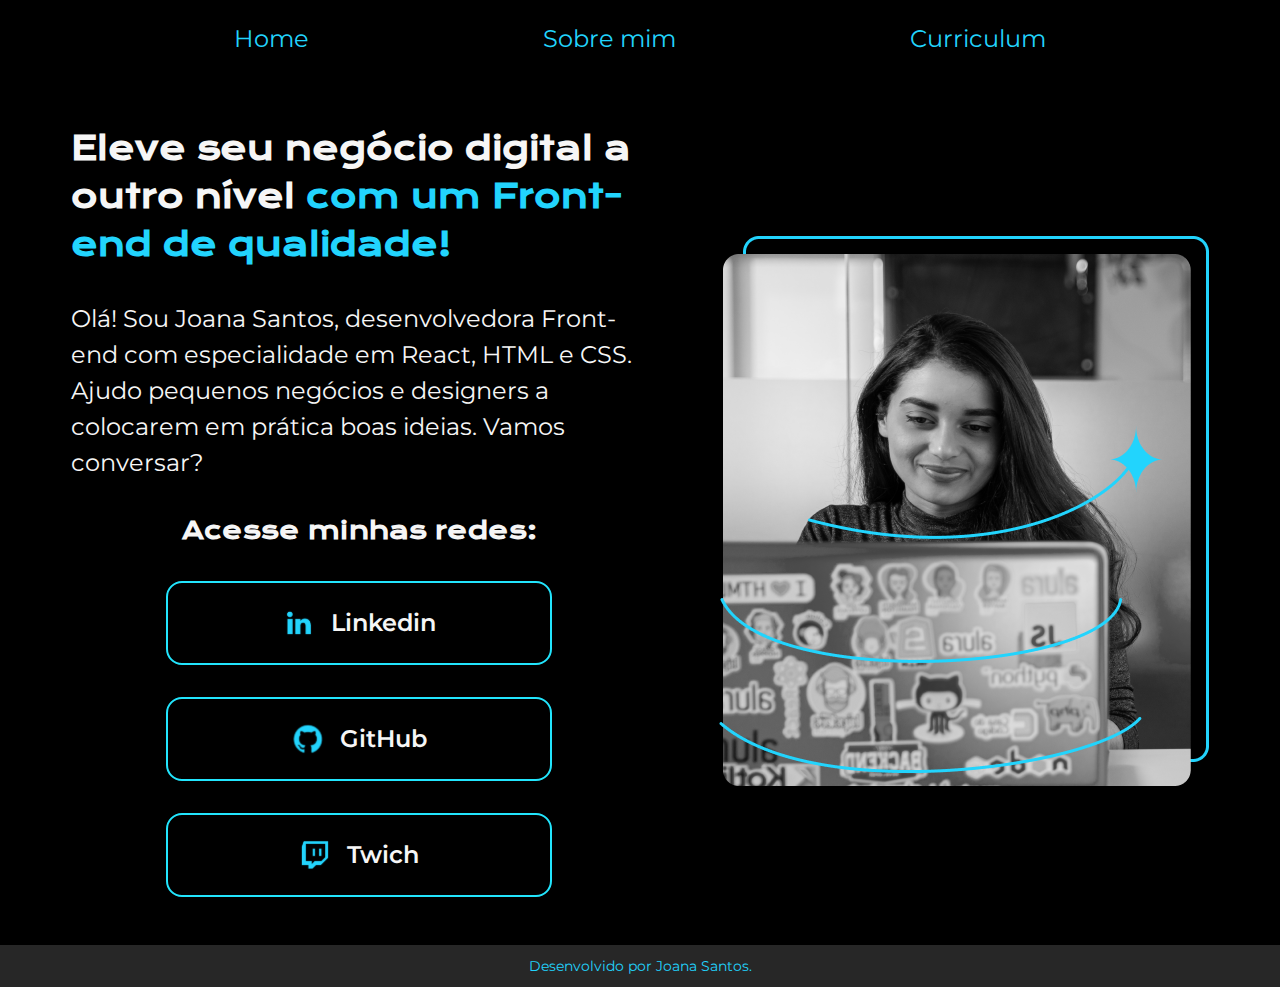
==== index.html @ 9cb21171 "CORREÇÃO DE LINKS CSS E IMAGENS" ====
<!DOCTYPE html>
<html lang="pt-BR">

<head>
  <meta charset="UTF-8">
  <meta http-equiv="X-UA-Compatible" content="ie=edge">
  <meta name="viewport" content="width=device-width, initial-scale=1.0">
  <link rel="stylesheet" href="styles/style.css">
  <title>HTML & CSS</title>
</head>

<body>
  <header>
    <nav>
      <a class="menu" href="/">Home</a>
      <a class="menu" href="/about.html">Sobre mim</a>
      <a class="menu" href="/curriculum.html">Curriculum</a>
    </nav>
  </header>
  <main>
    <section class="description">
      <h1>Eleve seu negócio digital a outro nível <span class="color-emphasis">com um Front-end de qualidade!</span>
      </h1>
      <p>Olá! Sou Joana Santos, desenvolvedora Front-end com especialidade em React, HTML e CSS. Ajudo pequenos negócios
        e designers a colocarem em prática boas ideias. Vamos conversar?</p>
      <div class="links-redes">
        <h2>Acesse minhas redes:</h2>
        <a class="button-icon" href="#"><img class="btn-icon" src="/img/Logo linkedin.svg" alt="Logo do Linkedin"> Linkedin</a>
        <a class="button-icon" href="#"><img class="btn-icon" src="/img/Logo Github.svg" alt="Logo do GitHub"> GitHub</a>
        <a class="button-icon" href="#"><img class="btn-icon" src="/img/Logo Twitch.svg" alt="Logo do Twich"> Twich</a>
      </div>
    </section>
    <img class="photo" src="img/JoanaSantosProgramando.png" alt="Joana Santos programando">
  </main>
  <footer><p>Desenvolvido por Joana Santos.</p></footer>
</body>

</html>
---- styles/style.css ----
@import url('https://fonts.googleapis.com/css2?family=Krona+One&family=Montserrat:wght@400;600&display=swap');

:root {
  --background-color: #000000;
  --color: #f6f6f6;
  --color-emphasis: #22d4fd;
  --color-button: #000000;
  --color-button-hover: #272727;
  --border-button: 2px solid #22e5fd;
  /*
   --background-color: #f6f6f6;
  --color: #000000;
  --color-emphasis: #272727;
  --color-button: #f6f6f6;
  --color-button-hover: #e0e0e0;
  --border-button: 2px solid #272727;
  */
  /*
  --background-color: #331D2C;
  --color: #EFE1D1;
  --color-emphasis: #A78295;
  --color-button: #331D2C;
  --color-button-hover: #272727;
  --border-button: 2px solid #A78295;
*/
  --font-family-title: Krona One;
  --font-family-paragraph: Montserrat;
  --font-size-title: 2rem;
  --font-size-paragraph: 1.5rem;
  --line-height-title: 3rem;
  --line-height-paragraph: 2.25rem;

}

* {
  margin: 0;
  padding: 0;
  box-sizing: border-box;
  text-decoration: none;
}

body {
  display: flex;
  flex-direction: column;
  gap: 3rem;
  background-color: var(--background-color);
  color: var(--color);
  height: 100vh;
}

nav {
  max-width: 100%;
  display: flex;
  justify-content: space-evenly;
}

.menu {
  padding: var(--font-size-paragraph) 0;
  font-family: var(--font-family-paragraph);
  font-size: var(--font-size-paragraph);
  color: var(--color-emphasis);
}

main {
  /*margin: 0 5%;*/
  display: flex;
  flex-wrap: wrap;
  align-items: center;
  justify-content: space-evenly;
  /* gap: 6%; */
}

.color-emphasis {
  color: var(--color-emphasis);
}

.description {
  display: flex;
  flex-direction: column;
  width: 45%;
  gap: 2rem;
}

h1 {
  font-family: var(--font-family-title);
  font-size: var(--font-size-title);
  line-height: var(--line-height-title);
  /* 155.556% */
}

p,
li {
  font-size: var(--font-size-paragraph);
  font-family: var(--font-family-paragraph);
  line-height: var(--line-height-paragraph);
}

.links-redes {
  display: flex;
  flex-direction: column;
  align-items: center;
  gap: 32px;
}

.photo {
  width: 45%;
  min-width: 250px;
  max-width: 490px;
}

h2 {
  font-family: var(--font-family-title);
  font-size: var(--font-size-paragraph);
  line-height: var(--line-height-paragraph);
}

.button-icon {
  display: flex;
  align-items: center;
  justify-content: center;
  gap: 16px;
  font-family: var(--font-family-paragraph);
  font-size: var(--font-size-paragraph);
  color: var(--color);
  font-weight: 600;
  text-align: center;
  line-height: 80px;
  border: var(--border-button);
  border-radius: 16px;
  width: 67%;
  background-color: var(--color-button);
}

.button-icon:hover {
  background-color: var(--color-button-hover);
}

.btn-icon {
  width: 32px;
  height: 32px;
}

footer p {
  /* position: absolute;
  top: 100vh;
  margin-top: -42px;*/
  width: 100%;
  /* line-height: 4vh; */
  text-align: center;
  background-color: var(--color-button-hover);
  color: var(--color-emphasis);
  font-size: 14px;
  line-height: 14px;
  padding: 14px 0;
}


.link-certificate {
  text-decoration: none;
  color: var(--color-emphasis);
}

@media (max-width: 1200px) {
  /* main{
    flex-direction: column-reverse;
    gap: 80px;
  } */

  .description,
  .photo {
    width: 70%;
    max-width: 300px;
  }

  .description {
    width: 80%;
    max-width: 500px;
  }

  h1 {
    font-size: var(--font-size-paragraph);
    line-height: var(--line-height-paragraph);
  }

  @media (max-width: 900px) {
    main {
      flex-direction: column-reverse;
      gap: 80px;
    }
  }
}
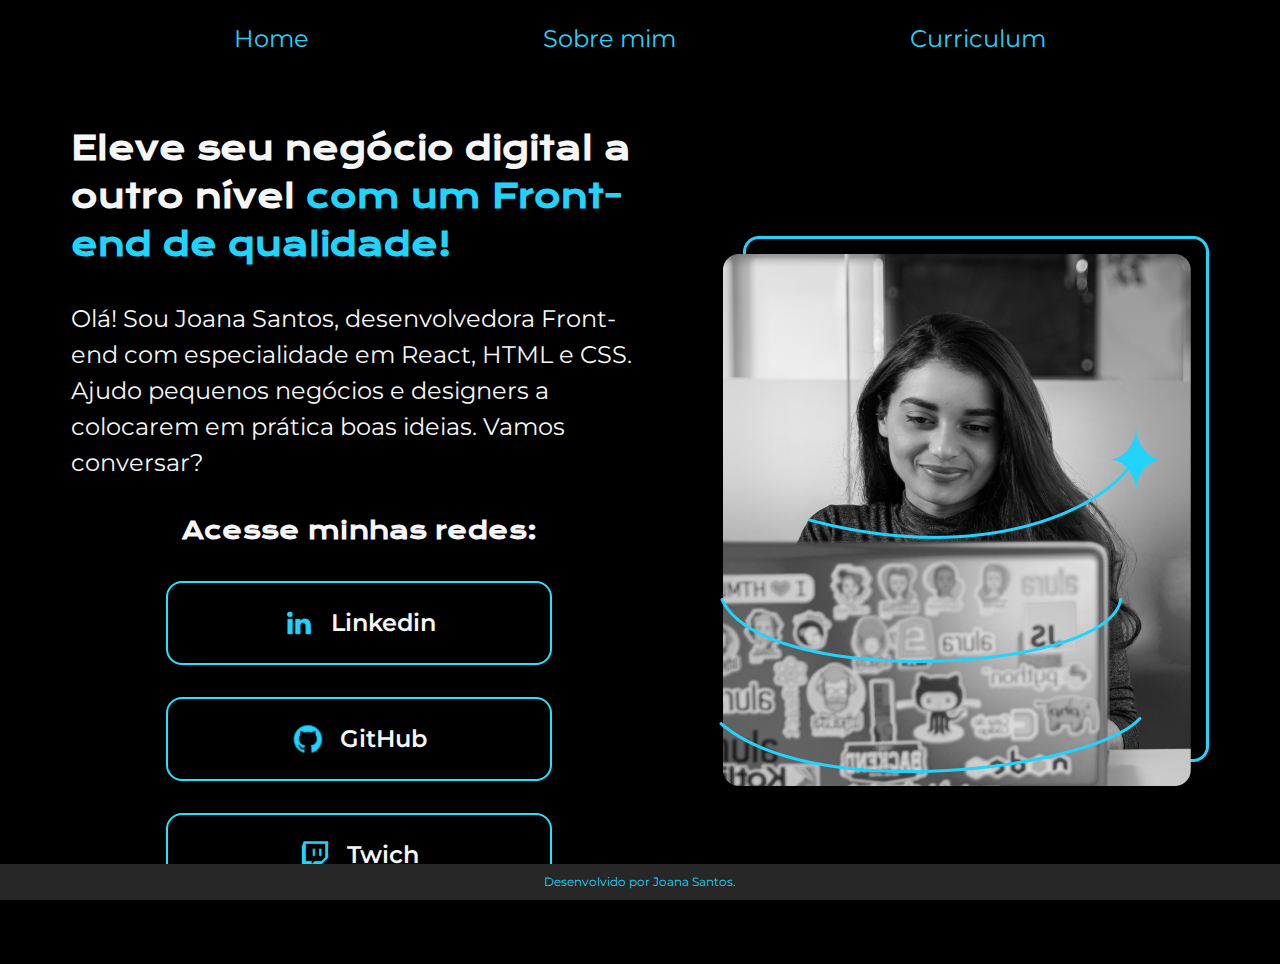
==== commit bf7ac37b: "RODAPÉ FIXO" ====
--- a/index.html
+++ b/index.html
@@ -25,9 +25,9 @@
         e designers a colocarem em prática boas ideias. Vamos conversar?</p>
       <div class="links-redes">
         <h2>Acesse minhas redes:</h2>
-        <a class="button-icon" href="#"><img class="btn-icon" src="/img/Logo linkedin.svg" alt="Logo do Linkedin"> Linkedin</a>
-        <a class="button-icon" href="#"><img class="btn-icon" src="/img/Logo Github.svg" alt="Logo do GitHub"> GitHub</a>
-        <a class="button-icon" href="#"><img class="btn-icon" src="/img/Logo Twitch.svg" alt="Logo do Twich"> Twich</a>
+        <a class="button-icon" href="#"><img class="btn-icon" src="img/Logo linkedin.svg" alt="Logo do Linkedin"> Linkedin</a>
+        <a class="button-icon" href="#"><img class="btn-icon" src="img/Logo Github.svg" alt="Logo do GitHub"> GitHub</a>
+        <a class="button-icon" href="#"><img class="btn-icon" src="img/Logo Twitch.svg" alt="Logo do Twich"> Twich</a>
       </div>
     </section>
     <img class="photo" src="img/JoanaSantosProgramando.png" alt="Joana Santos programando">
--- a/styles/style.css
+++ b/styles/style.css
@@ -67,6 +67,7 @@
   flex-wrap: wrap;
   align-items: center;
   justify-content: space-evenly;
+  padding-bottom: 67px;
   /* gap: 6%; */
 }
 
@@ -141,17 +142,16 @@
 }
 
 footer p {
-  /* position: absolute;
-  top: 100vh;
-  margin-top: -42px;*/
+  position: fixed;
+  bottom: 0;
+  left: 0;
   width: 100%;
-  /* line-height: 4vh; */
   text-align: center;
   background-color: var(--color-button-hover);
   color: var(--color-emphasis);
-  font-size: 14px;
-  line-height: 14px;
-  padding: 14px 0;
+  font-size: 12px;
+  line-height: 12px;
+  padding: 12px 0;
 }
 
 
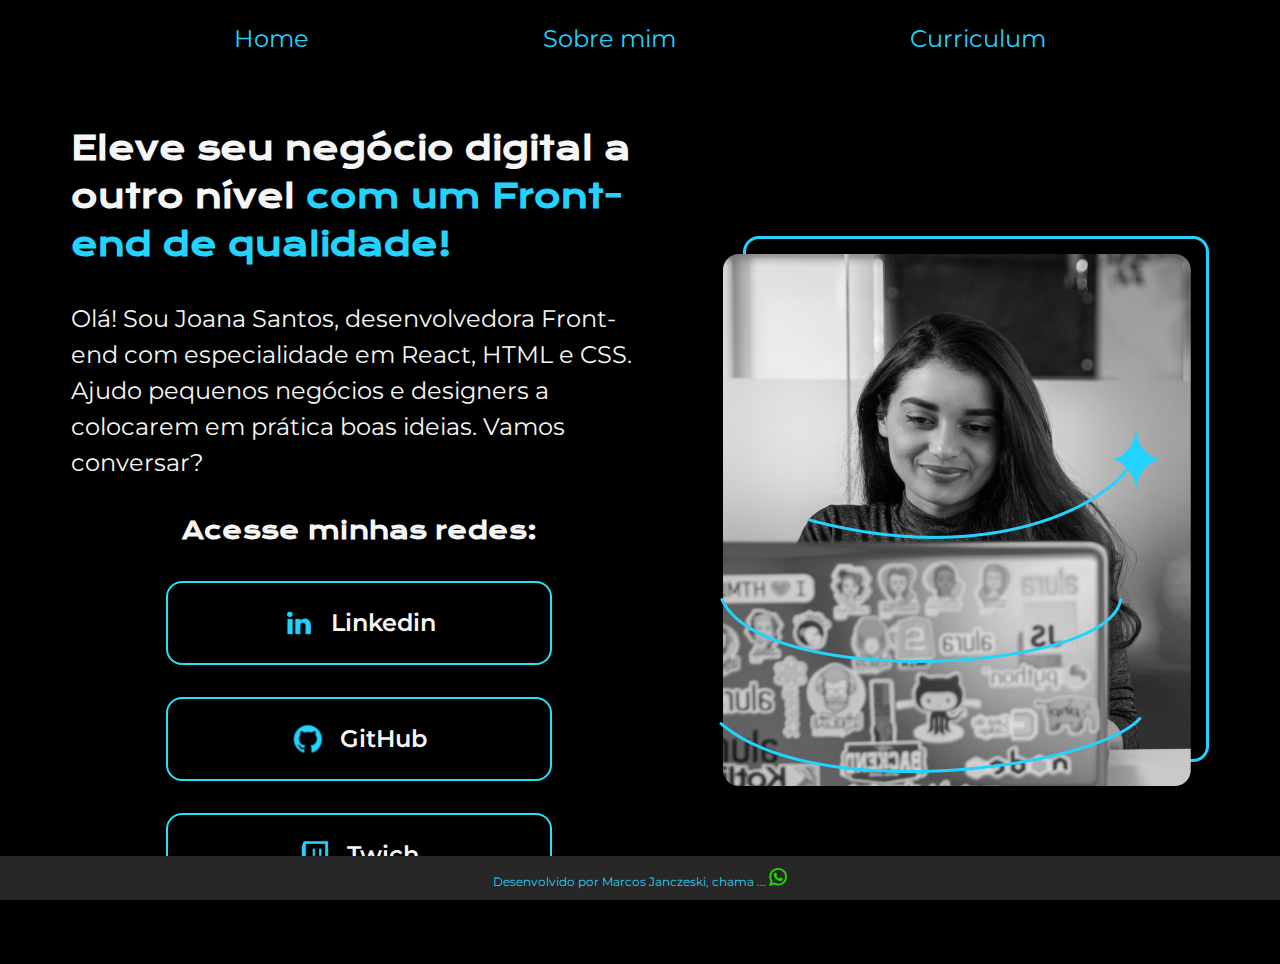
==== commit 91dd6313: "CORREÇÃO DO RODAPÉ E INCLUSÃO DO LINK PARA WHATS" ====
--- a/index.html
+++ b/index.html
@@ -32,7 +32,9 @@
     </section>
     <img class="photo" src="img/JoanaSantosProgramando.png" alt="Joana Santos programando">
   </main>
-  <footer><p>Desenvolvido por Joana Santos.</p></footer>
+  <footer>
+    <p>Desenvolvido por Marcos Janczeski, chama ... <a href="https://wa.me/5567992089387"><img src="img/whats-green.svg"/></a></p>
+  </footer>
 </body>
 
 </html>
--- a/styles/style.css
+++ b/styles/style.css
@@ -153,7 +153,10 @@
   line-height: 12px;
   padding: 12px 0;
 }
-
+footer p img {
+  width: 18px;
+  height: 18px;
+}
 
 .link-certificate {
   text-decoration: none;
